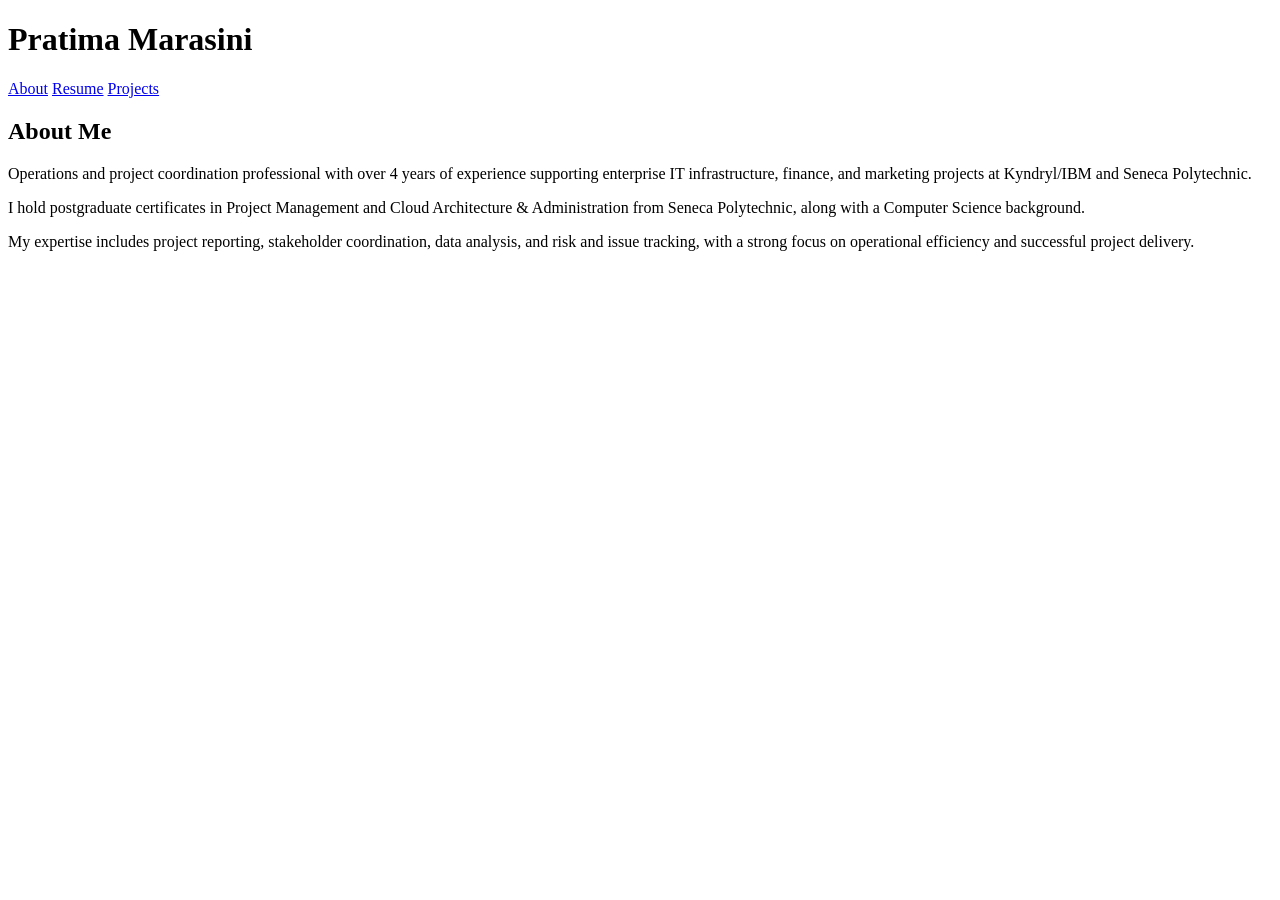
==== index.html @ dc1c46cf "Initial draft - personal website" ====
<!DOCTYPE html>
<html>
<head>
  <title>About Me</title>
  <link rel="stylesheet" href="style.css">
</head>
<body>

<header>
  <h1>Pratima Marasini</h1>
</header>

<nav>
  <a href="index.html">About</a>
  <a href="resume.html">Resume</a>
  <a href="projects.html">Projects</a>
</nav>

<div class="container">
  <h2>About Me</h2>

  <p>
    Operations and project coordination professional with over 4 years of experience supporting enterprise IT infrastructure, finance, and marketing projects at Kyndryl/IBM and Seneca Polytechnic.
  </p>

  <p>
    I hold postgraduate certificates in Project Management and Cloud Architecture & Administration from Seneca Polytechnic, along with a Computer Science background.
  </p>

  <p>
    My expertise includes project reporting, stakeholder coordination, data analysis, and risk and issue tracking, with a strong focus on operational efficiency and successful project delivery.
  </p>
</div>

</body>
</html>
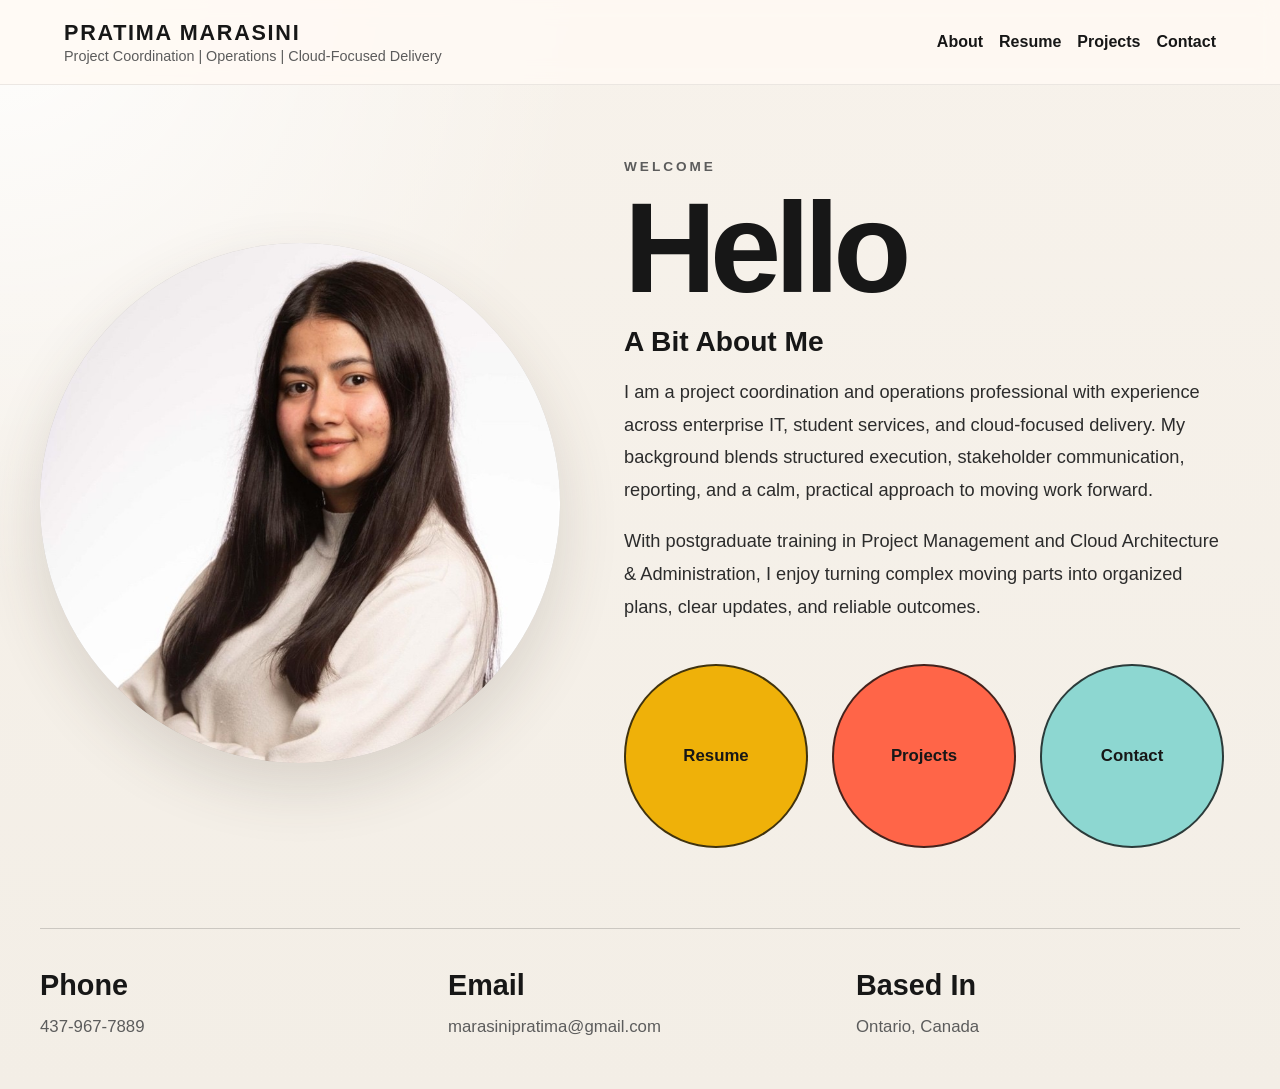
==== commit 3743cd43: "Update portfolio site content and styling" ====
--- a/index.html
+++ b/index.html
@@ -1,36 +1,72 @@
 <!DOCTYPE html>
-<html>
+<html lang="en">
 <head>
-  <title>About Me</title>
+  <meta charset="UTF-8">
+  <meta name="viewport" content="width=device-width, initial-scale=1.0">
+  <title>Pratima Marasini | Portfolio</title>
   <link rel="stylesheet" href="style.css">
 </head>
 <body>
+  <header class="site-header">
+    <div class="brand">
+      <p class="brand-name">Pratima Marasini</p>
+      <p class="brand-role">Project Coordination | Operations | Cloud-Focused Delivery</p>
+    </div>
 
-<header>
-  <h1>Pratima Marasini</h1>
-</header>
+    <nav class="site-nav" aria-label="Primary navigation">
+      <a href="index.html">About</a>
+      <a href="resume.html">Resume</a>
+      <a href="projects.html">Projects</a>
+      <a href="mailto:marasinipratima@gmail.com">Contact</a>
+    </nav>
+  </header>
 
-<nav>
-  <a href="index.html">About</a>
-  <a href="resume.html">Resume</a>
-  <a href="projects.html">Projects</a>
-</nav>
+  <main>
+    <section class="hero">
+      <div class="portrait-wrap">
+        <div class="portrait-circle">
+          <img src="profile.jpeg" alt="Portrait of Pratima Marasini" class="portrait-image">
+        </div>
+      </div>
 
-<div class="container">
-  <h2>About Me</h2>
+      <div class="hero-copy">
+        <span class="eyebrow">Welcome</span>
+        <h2>Hello</h2>
+        <h3>A Bit About Me</h3>
+        <p>
+          I am a project coordination and operations professional with experience across enterprise IT,
+          student services, and cloud-focused delivery. My background blends structured execution,
+          stakeholder communication, reporting, and a calm, practical approach to moving work forward.
+        </p>
+        <p>
+          With postgraduate training in Project Management and Cloud Architecture &amp; Administration,
+          I enjoy turning complex moving parts into organized plans, clear updates, and reliable outcomes.
+        </p>
 
-  <p>
-    Operations and project coordination professional with over 4 years of experience supporting enterprise IT infrastructure, finance, and marketing projects at Kyndryl/IBM and Seneca Polytechnic.
-  </p>
+        <div class="cta-grid">
+          <a class="circle-link resume" href="resume.html">Resume</a>
+          <a class="circle-link projects" href="projects.html">Projects</a>
+          <a class="circle-link contact" href="mailto:marasinipratima@gmail.com">Contact</a>
+        </div>
+      </div>
+    </section>
+  </main>
 
-  <p>
-    I hold postgraduate certificates in Project Management and Cloud Architecture & Administration from Seneca Polytechnic, along with a Computer Science background.
-  </p>
+  <footer class="site-footer">
+    <div class="footer-block">
+      <h4>Phone</h4>
+      <p>437-967-7889</p>
+    </div>
 
-  <p>
-    My expertise includes project reporting, stakeholder coordination, data analysis, and risk and issue tracking, with a strong focus on operational efficiency and successful project delivery.
-  </p>
-</div>
+    <div class="footer-block">
+      <h4>Email</h4>
+      <a href="mailto:marasinipratima@gmail.com">marasinipratima@gmail.com</a>
+    </div>
 
+    <div class="footer-block">
+      <h4>Based In</h4>
+      <p>Ontario, Canada</p>
+    </div>
+  </footer>
 </body>
-</html>+</html>
--- a/style.css
+++ b/style.css
@@ -0,0 +1,322 @@
+:root {
+  --bg: #f4efe7;
+  --surface: #fffaf4;
+  --text: #171717;
+  --muted: #5c5c5c;
+  --line: #1f1f1f;
+  --accent-gold: #efb109;
+  --accent-coral: #ff6548;
+  --accent-mint: #8dd7d1;
+  --accent-ink: #101010;
+}
+
+* {
+  box-sizing: border-box;
+}
+
+html {
+  scroll-behavior: smooth;
+}
+
+body {
+  margin: 0;
+  font-family: "Avenir Next", "Segoe UI", sans-serif;
+  color: var(--text);
+  background:
+    radial-gradient(circle at top left, rgba(255, 255, 255, 0.9), transparent 35%),
+    linear-gradient(180deg, #f7f2eb 0%, #f3eee6 100%);
+}
+
+a {
+  color: inherit;
+}
+
+img {
+  max-width: 100%;
+  display: block;
+}
+
+.site-header {
+  display: flex;
+  justify-content: space-between;
+  align-items: center;
+  gap: 1.5rem;
+  padding: 1.25rem 5vw;
+  background: rgba(255, 250, 244, 0.86);
+  backdrop-filter: blur(10px);
+  border-bottom: 1px solid rgba(23, 23, 23, 0.08);
+  position: sticky;
+  top: 0;
+  z-index: 10;
+}
+
+.brand {
+  display: flex;
+  flex-direction: column;
+  gap: 0.15rem;
+}
+
+.brand-name {
+  margin: 0;
+  font-size: 1.35rem;
+  font-weight: 800;
+  letter-spacing: 0.08em;
+  text-transform: uppercase;
+}
+
+.brand-role {
+  margin: 0;
+  color: var(--muted);
+  font-size: 0.9rem;
+}
+
+.site-nav {
+  display: flex;
+  flex-wrap: wrap;
+  gap: 1rem;
+}
+
+.site-nav a {
+  text-decoration: none;
+  font-weight: 700;
+  position: relative;
+}
+
+.site-nav a::after {
+  content: "";
+  position: absolute;
+  left: 0;
+  bottom: -0.2rem;
+  width: 100%;
+  height: 2px;
+  background: var(--accent-coral);
+  transform: scaleX(0);
+  transform-origin: left;
+  transition: transform 180ms ease;
+}
+
+.site-nav a:hover::after,
+.site-nav a:focus-visible::after {
+  transform: scaleX(1);
+}
+
+.hero {
+  width: min(1200px, calc(100% - 3rem));
+  margin: 0 auto;
+  padding: 4.5rem 0 3rem;
+  display: grid;
+  grid-template-columns: minmax(280px, 520px) minmax(320px, 1fr);
+  align-items: center;
+  gap: 4rem;
+}
+
+.portrait-wrap {
+  display: flex;
+  justify-content: center;
+}
+
+.portrait-circle {
+  width: min(42vw, 520px);
+  aspect-ratio: 1;
+  border-radius: 50%;
+  background: linear-gradient(180deg, #f2ede6 0%, #d8d1ca 100%);
+  box-shadow:
+    inset 0 0 0 1px rgba(23, 23, 23, 0.18),
+    0 24px 60px rgba(76, 64, 49, 0.16);
+  position: relative;
+  overflow: hidden;
+}
+
+.portrait-image {
+  width: 100%;
+  height: 100%;
+  object-fit: cover;
+  object-position: center 30%;
+}
+
+.hero-copy h2 {
+  margin: 0;
+  font-size: clamp(4rem, 10vw, 8rem);
+  line-height: 0.9;
+  letter-spacing: -0.05em;
+}
+
+.eyebrow {
+  display: inline-block;
+  margin-bottom: 1rem;
+  color: var(--muted);
+  font-size: 0.85rem;
+  font-weight: 800;
+  letter-spacing: 0.22em;
+  text-transform: uppercase;
+}
+
+.hero-copy h3 {
+  margin: 1.25rem 0 0.85rem;
+  font-size: clamp(1.7rem, 2.2vw, 2.35rem);
+}
+
+.hero-copy p {
+  max-width: 38rem;
+  font-size: 1.14rem;
+  line-height: 1.8;
+  color: #2c2c2c;
+}
+
+.cta-grid {
+  display: flex;
+  flex-wrap: wrap;
+  gap: 1.5rem;
+  margin-top: 2.5rem;
+}
+
+.circle-link {
+  width: 11.5rem;
+  aspect-ratio: 1;
+  border-radius: 50%;
+  display: inline-flex;
+  align-items: center;
+  justify-content: center;
+  padding: 1.2rem;
+  text-align: center;
+  text-decoration: none;
+  font-size: 1.05rem;
+  font-weight: 800;
+  border: 2px solid rgba(16, 16, 16, 0.78);
+  transition:
+    transform 180ms ease,
+    box-shadow 180ms ease;
+}
+
+.circle-link:hover,
+.circle-link:focus-visible {
+  transform: translateY(-6px);
+  box-shadow: 0 18px 28px rgba(16, 16, 16, 0.12);
+}
+
+.circle-link.resume {
+  background: var(--accent-gold);
+}
+
+.circle-link.projects {
+  background: var(--accent-coral);
+}
+
+.circle-link.contact {
+  background: var(--accent-mint);
+}
+
+.site-footer {
+  width: min(1200px, calc(100% - 3rem));
+  margin: 2rem auto 3rem;
+  padding-top: 2.5rem;
+  border-top: 1px solid rgba(23, 23, 23, 0.18);
+  display: grid;
+  grid-template-columns: repeat(3, minmax(0, 1fr));
+  gap: 1.5rem;
+}
+
+.footer-block h4 {
+  margin: 0 0 0.7rem;
+  font-size: 1.8rem;
+}
+
+.footer-block p,
+.footer-block a {
+  margin: 0;
+  color: var(--muted);
+  font-size: 1.05rem;
+  line-height: 1.7;
+  text-decoration: none;
+}
+
+.subpage-header {
+  width: min(900px, calc(100% - 2rem));
+  margin: 3rem auto 1.5rem;
+}
+
+.subpage-header h1 {
+  margin: 0;
+  font-size: clamp(2.8rem, 7vw, 4.4rem);
+  line-height: 0.95;
+}
+
+.container {
+  width: min(900px, calc(100% - 2rem));
+  margin: 0 auto 3rem;
+  padding: 2rem;
+  background: rgba(255, 250, 244, 0.92);
+  border: 1px solid rgba(23, 23, 23, 0.08);
+  border-radius: 28px;
+  box-shadow: 0 18px 40px rgba(76, 64, 49, 0.08);
+}
+
+.container h2,
+.container h3,
+.container h4 {
+  margin-top: 0;
+}
+
+.container p,
+.container li {
+  color: #2c2c2c;
+  line-height: 1.8;
+}
+
+.container ul {
+  padding-left: 1.2rem;
+}
+
+@media (max-width: 920px) {
+  .site-header {
+    align-items: flex-start;
+    flex-direction: column;
+  }
+
+  .hero {
+    grid-template-columns: 1fr;
+    gap: 2.5rem;
+    padding-top: 2.8rem;
+  }
+
+  .portrait-circle {
+    width: min(82vw, 460px);
+  }
+
+  .hero-copy {
+    text-align: center;
+  }
+
+  .hero-copy p {
+    margin-inline: auto;
+  }
+
+  .cta-grid {
+    justify-content: center;
+  }
+
+  .site-footer {
+    grid-template-columns: 1fr;
+  }
+}
+
+@media (max-width: 560px) {
+  .hero {
+    width: min(100% - 1.5rem, 1200px);
+  }
+
+  .site-footer,
+  .container,
+  .subpage-header {
+    width: min(100% - 1.5rem, 900px);
+  }
+
+  .circle-link {
+    width: 9.5rem;
+    font-size: 0.95rem;
+  }
+
+  .footer-block h4 {
+    font-size: 1.5rem;
+  }
+}
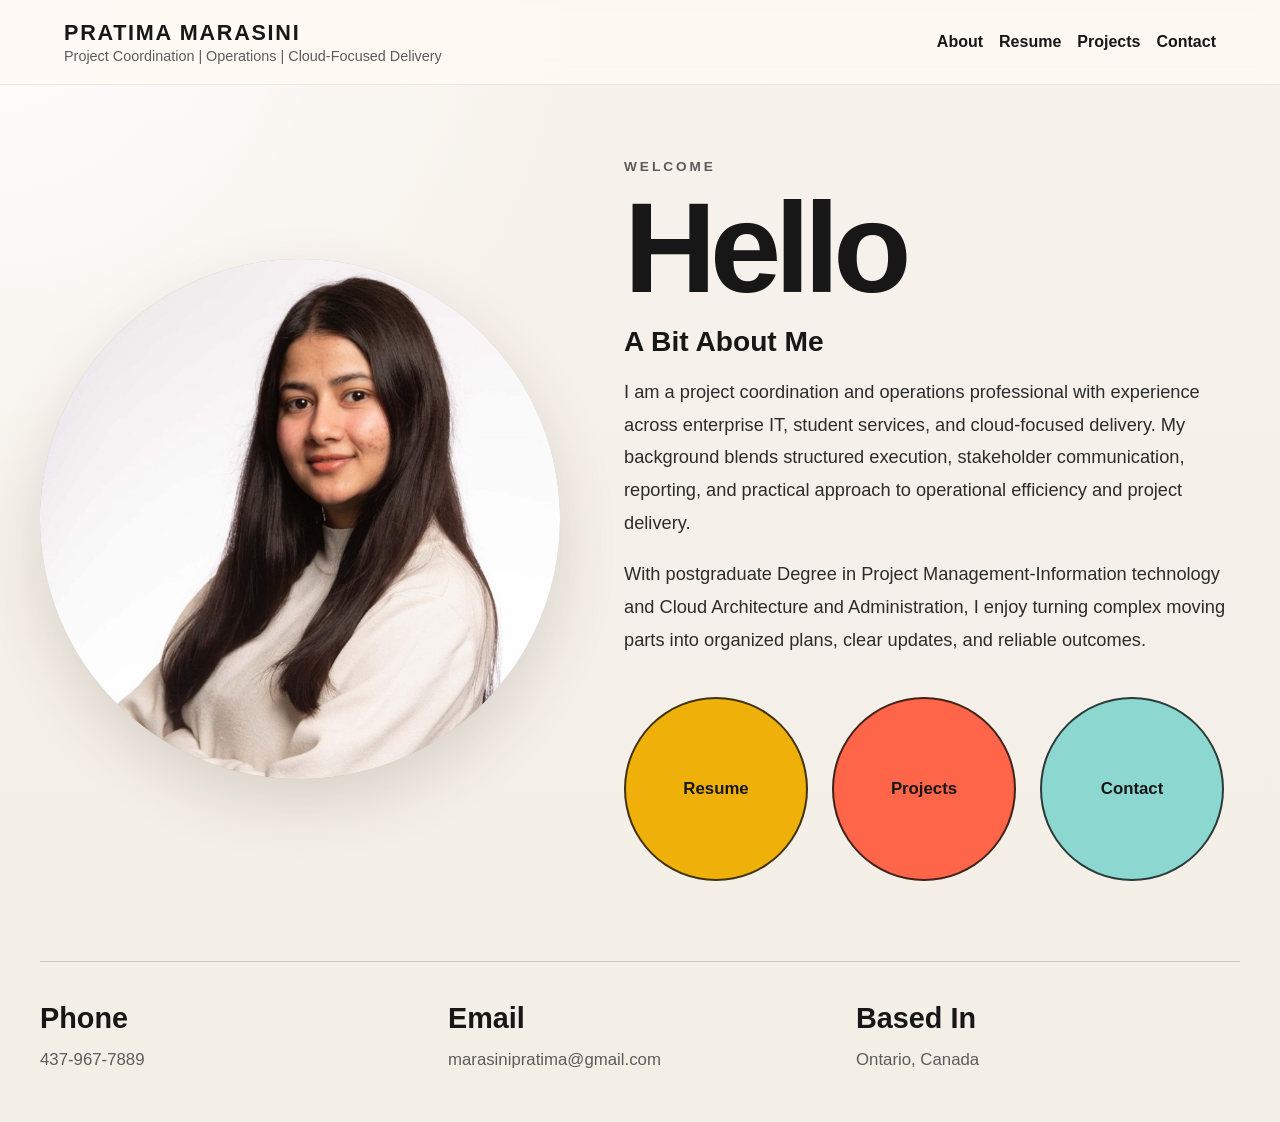
==== commit 6411b22f: "Update about page content" ====
--- a/index.html
+++ b/index.html
@@ -36,10 +36,10 @@
         <p>
           I am a project coordination and operations professional with experience across enterprise IT,
           student services, and cloud-focused delivery. My background blends structured execution,
-          stakeholder communication, reporting, and a calm, practical approach to moving work forward.
+          stakeholder communication, reporting, and practical approach to operational efficiency and project delivery.
         </p>
         <p>
-          With postgraduate training in Project Management and Cloud Architecture &amp; Administration,
+          With postgraduate Degree in Project Management-Information technology and Cloud Architecture and Administration,
           I enjoy turning complex moving parts into organized plans, clear updates, and reliable outcomes.
         </p>
 
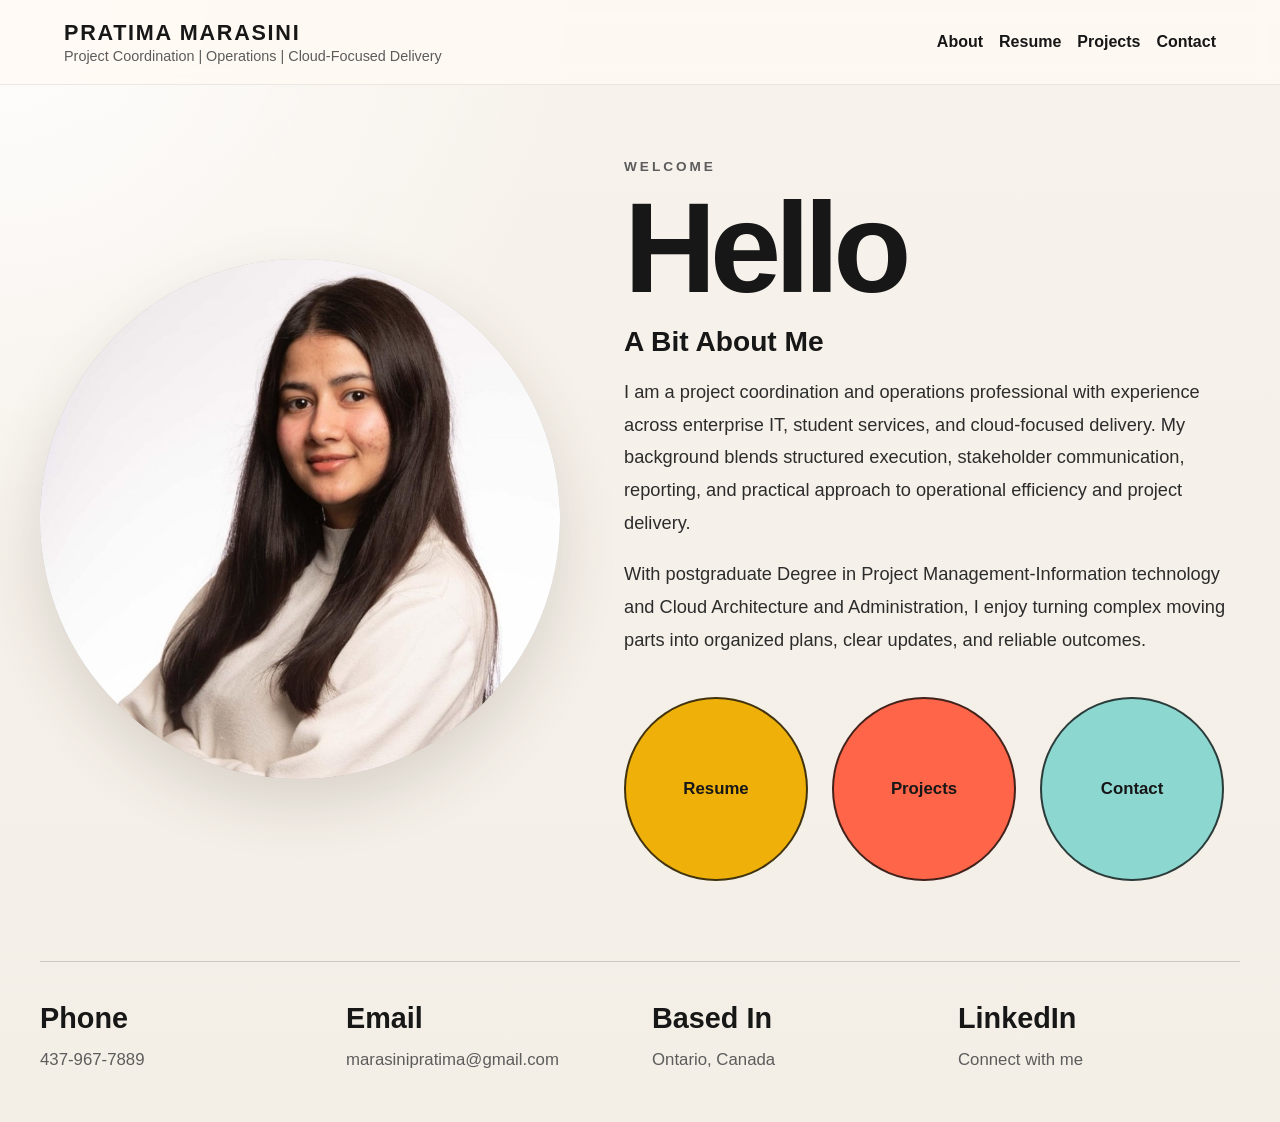
==== commit e4e7fcca: "additing linkedIn in footer" ====
--- a/index.html
+++ b/index.html
@@ -67,6 +67,11 @@
       <h4>Based In</h4>
       <p>Ontario, Canada</p>
     </div>
+
+    <div class="footer-block">
+      <h4>LinkedIn</h4>
+      <a href="https://www.linkedin.com/in/pratima-marasini-aa03aa18a">Connect with me</a>
+    </div>
   </footer>
 </body>
 </html>
--- a/style.css
+++ b/style.css
@@ -212,7 +212,7 @@
   padding-top: 2.5rem;
   border-top: 1px solid rgba(23, 23, 23, 0.18);
   display: grid;
-  grid-template-columns: repeat(3, minmax(0, 1fr));
+  grid-template-columns: repeat(4, minmax(0, 1fr));
   gap: 1.5rem;
 }
 
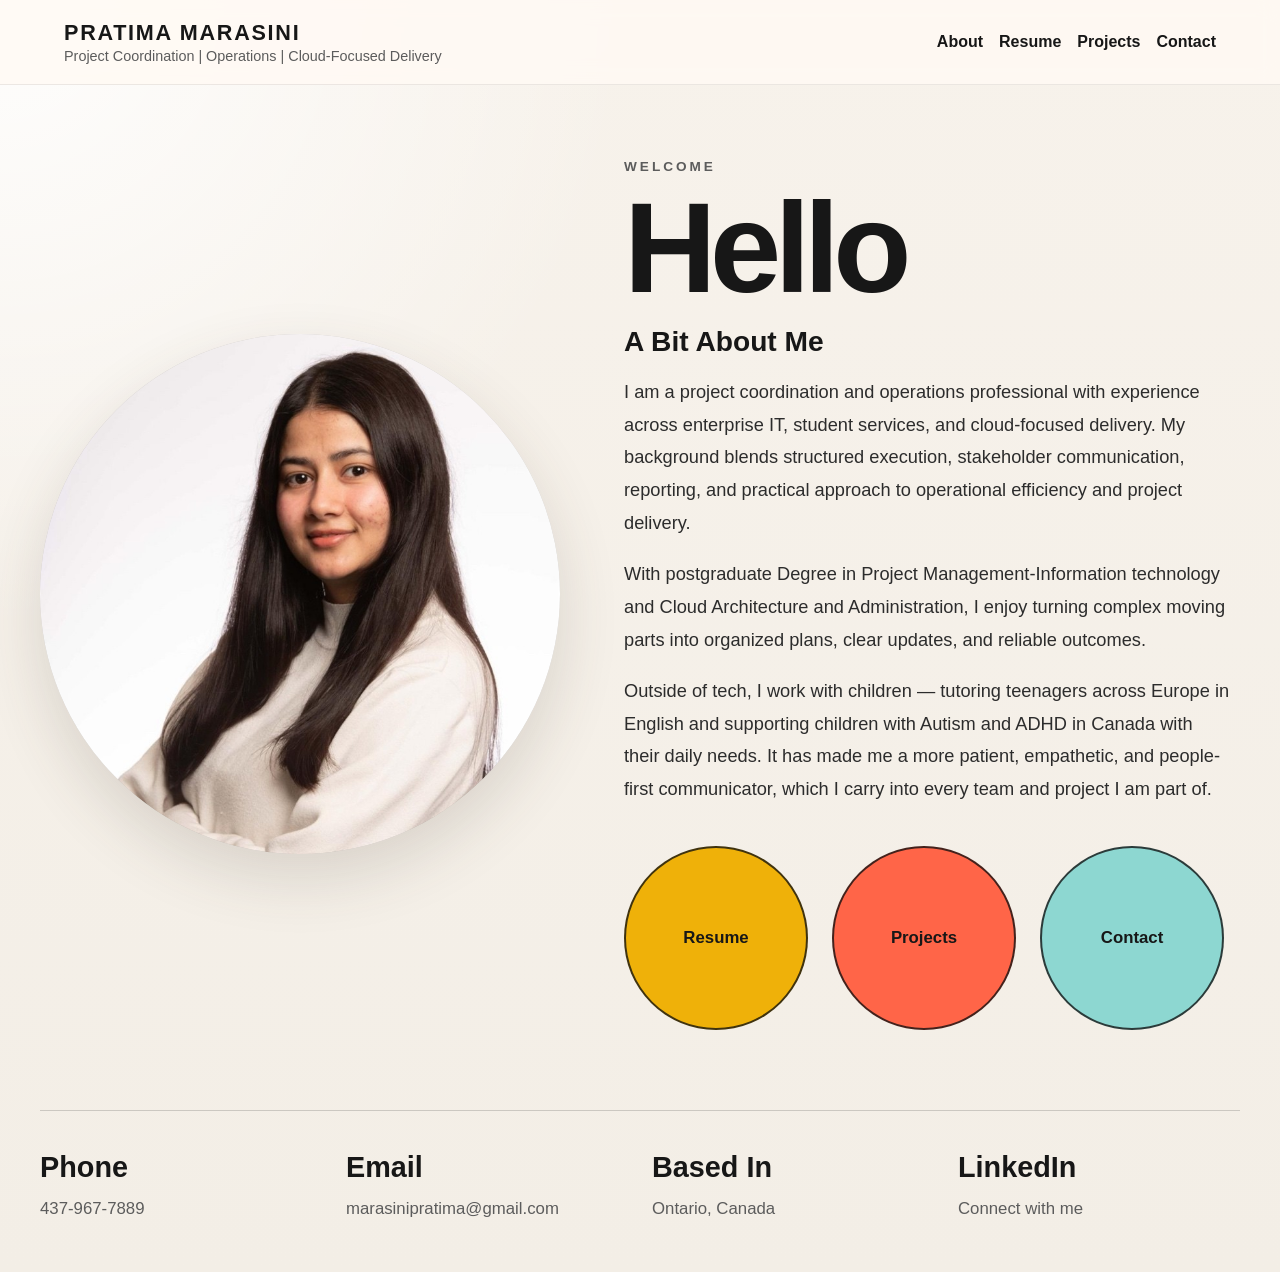
==== commit 621dc8b7: "added human care work" ====
--- a/index.html
+++ b/index.html
@@ -42,6 +42,11 @@
           With postgraduate Degree in Project Management-Information technology and Cloud Architecture and Administration,
           I enjoy turning complex moving parts into organized plans, clear updates, and reliable outcomes.
         </p>
+        <p>
+          Outside of tech, I work with children — tutoring teenagers across Europe in English and supporting children
+          with Autism and ADHD in Canada with their daily needs. It has made me a more patient, empathetic, and
+          people-first communicator, which I carry into every team and project I am part of.
+        </p>
 
         <div class="cta-grid">
           <a class="circle-link resume" href="resume.html">Resume</a>
--- a/style.css
+++ b/style.css
@@ -267,6 +267,79 @@
   padding-left: 1.2rem;
 }
 
+.contact-form {
+  display: grid;
+  gap: 0.75rem;
+  margin-top: 1rem;
+}
+
+.contact-form label {
+  font-weight: 700;
+  color: var(--text);
+}
+
+.contact-form input,
+.contact-form textarea {
+  width: 100%;
+  padding: 0.75rem;
+  border: 1px solid rgba(23, 23, 23, 0.25);
+  border-radius: 10px;
+  font-size: 1rem;
+  background: #fff;
+}
+
+.resume-download-row {
+  display: flex;
+  align-items: center;
+  justify-content: space-between;
+  gap: 1.5rem;
+  flex-wrap: wrap;
+}
+
+.resume-download-row p {
+  flex: 1;
+  margin: 0;
+}
+
+.btn-download {
+  display: inline-block;
+  white-space: nowrap;
+  background: var(--accent-coral);
+  color: white;
+  text-decoration: none;
+  border-radius: 10px;
+  padding: 0.75rem 1.25rem;
+  font-size: 1rem;
+  font-weight: 800;
+  transition: transform 180ms ease, box-shadow 180ms ease;
+}
+
+.btn-download:hover,
+.btn-download:focus-visible {
+  transform: translateY(-2px);
+  box-shadow: 0 12px 20px rgba(16, 16, 16, 0.16);
+}
+
+.contact-form button {
+  width: fit-content;
+  align-self: start;
+  background: var(--accent-coral);
+  color: white;
+  border: none;
+  border-radius: 10px;
+  padding: 0.75rem 1.25rem;
+  font-size: 1rem;
+  font-weight: 800;
+  cursor: pointer;
+  transition: transform 180ms ease, box-shadow 180ms ease;
+}
+
+.contact-form button:hover,
+.contact-form button:focus-visible {
+  transform: translateY(-2px);
+  box-shadow: 0 12px 20px rgba(16, 16, 16, 0.16);
+}
+
 @media (max-width: 920px) {
   .site-header {
     align-items: flex-start;
